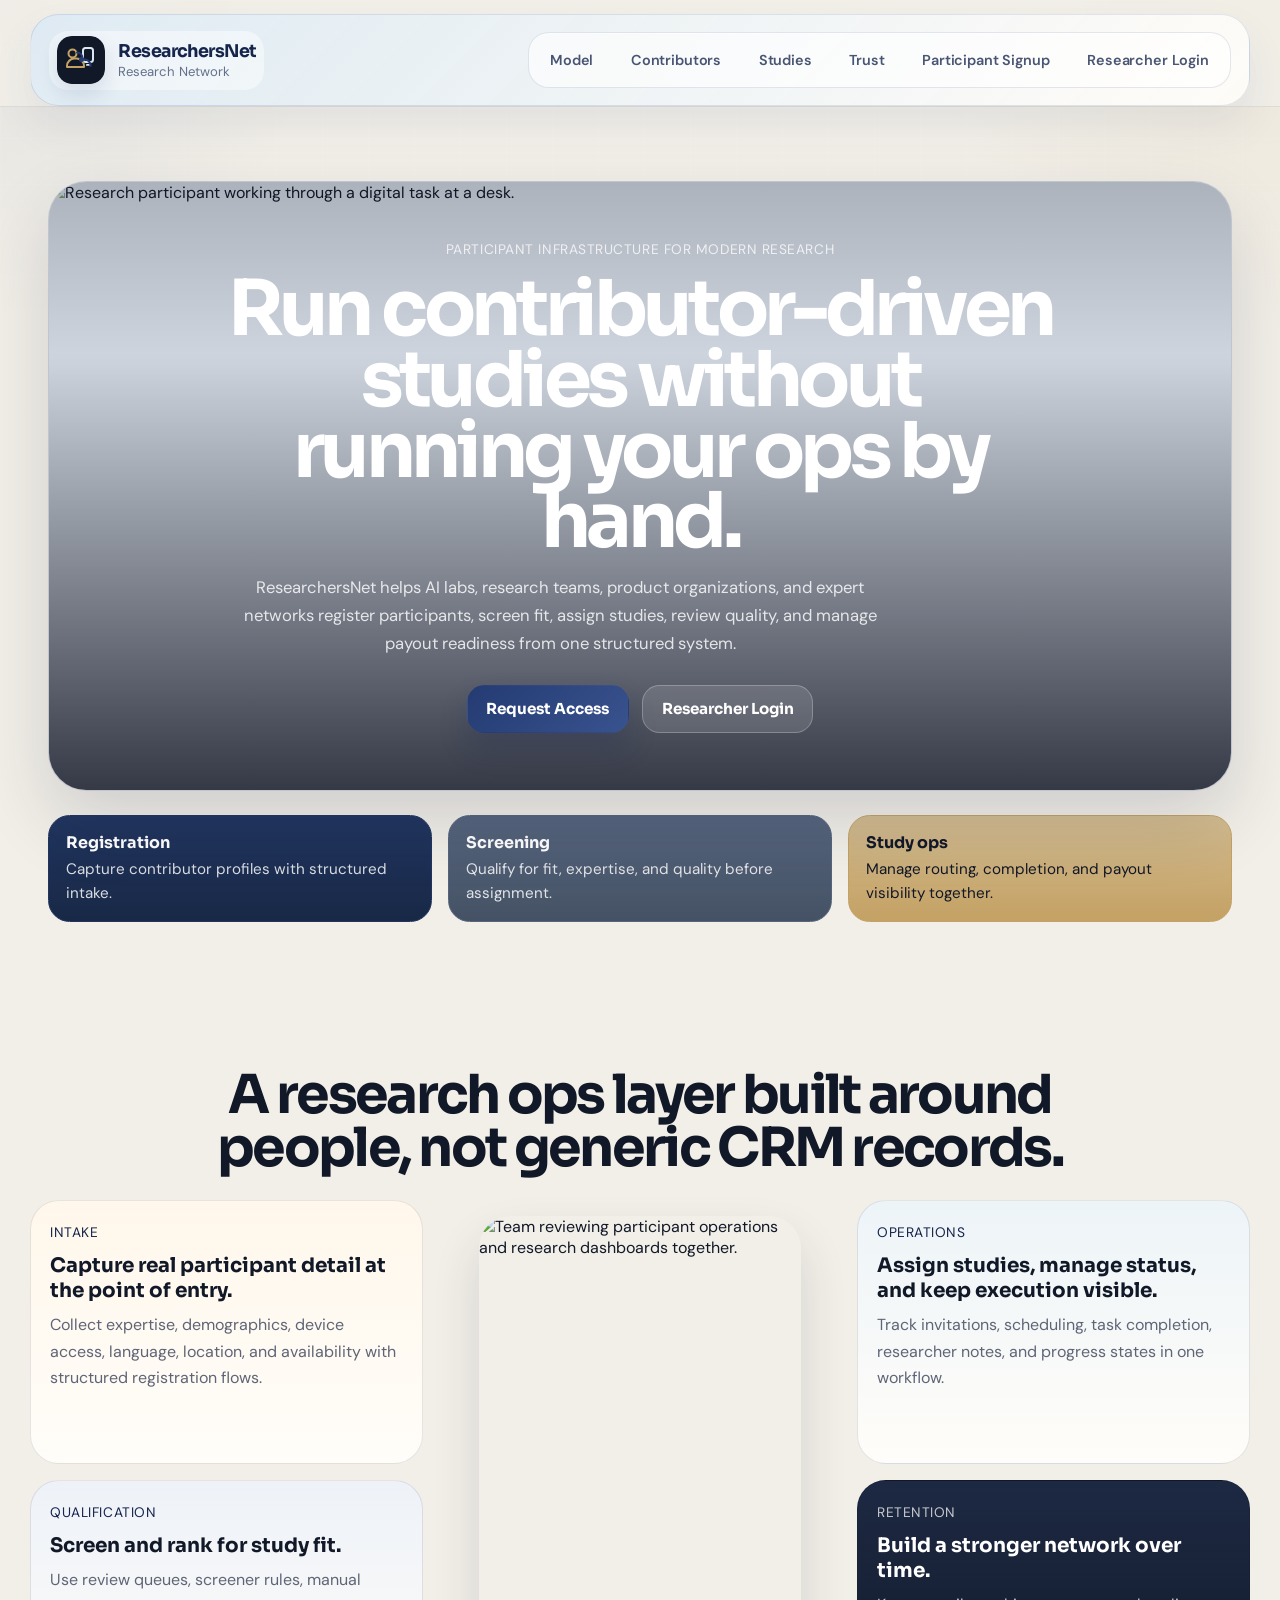
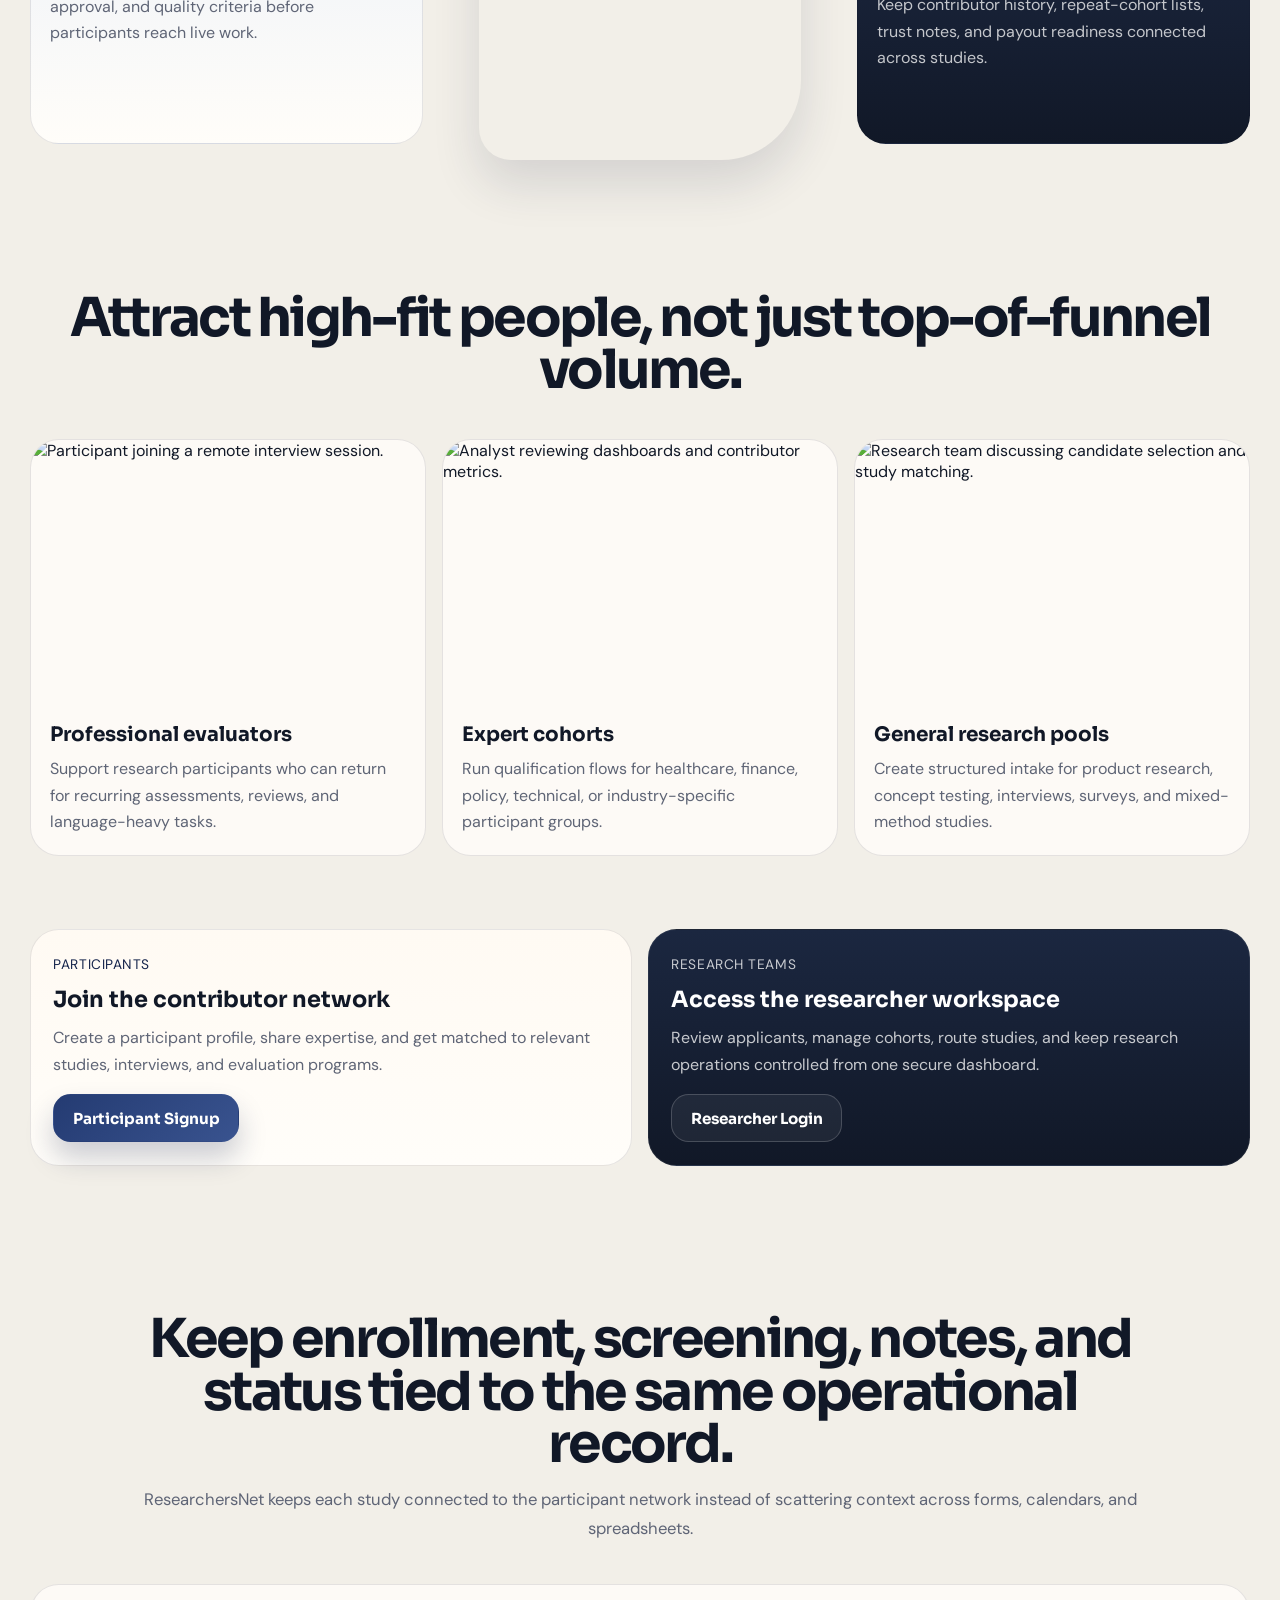
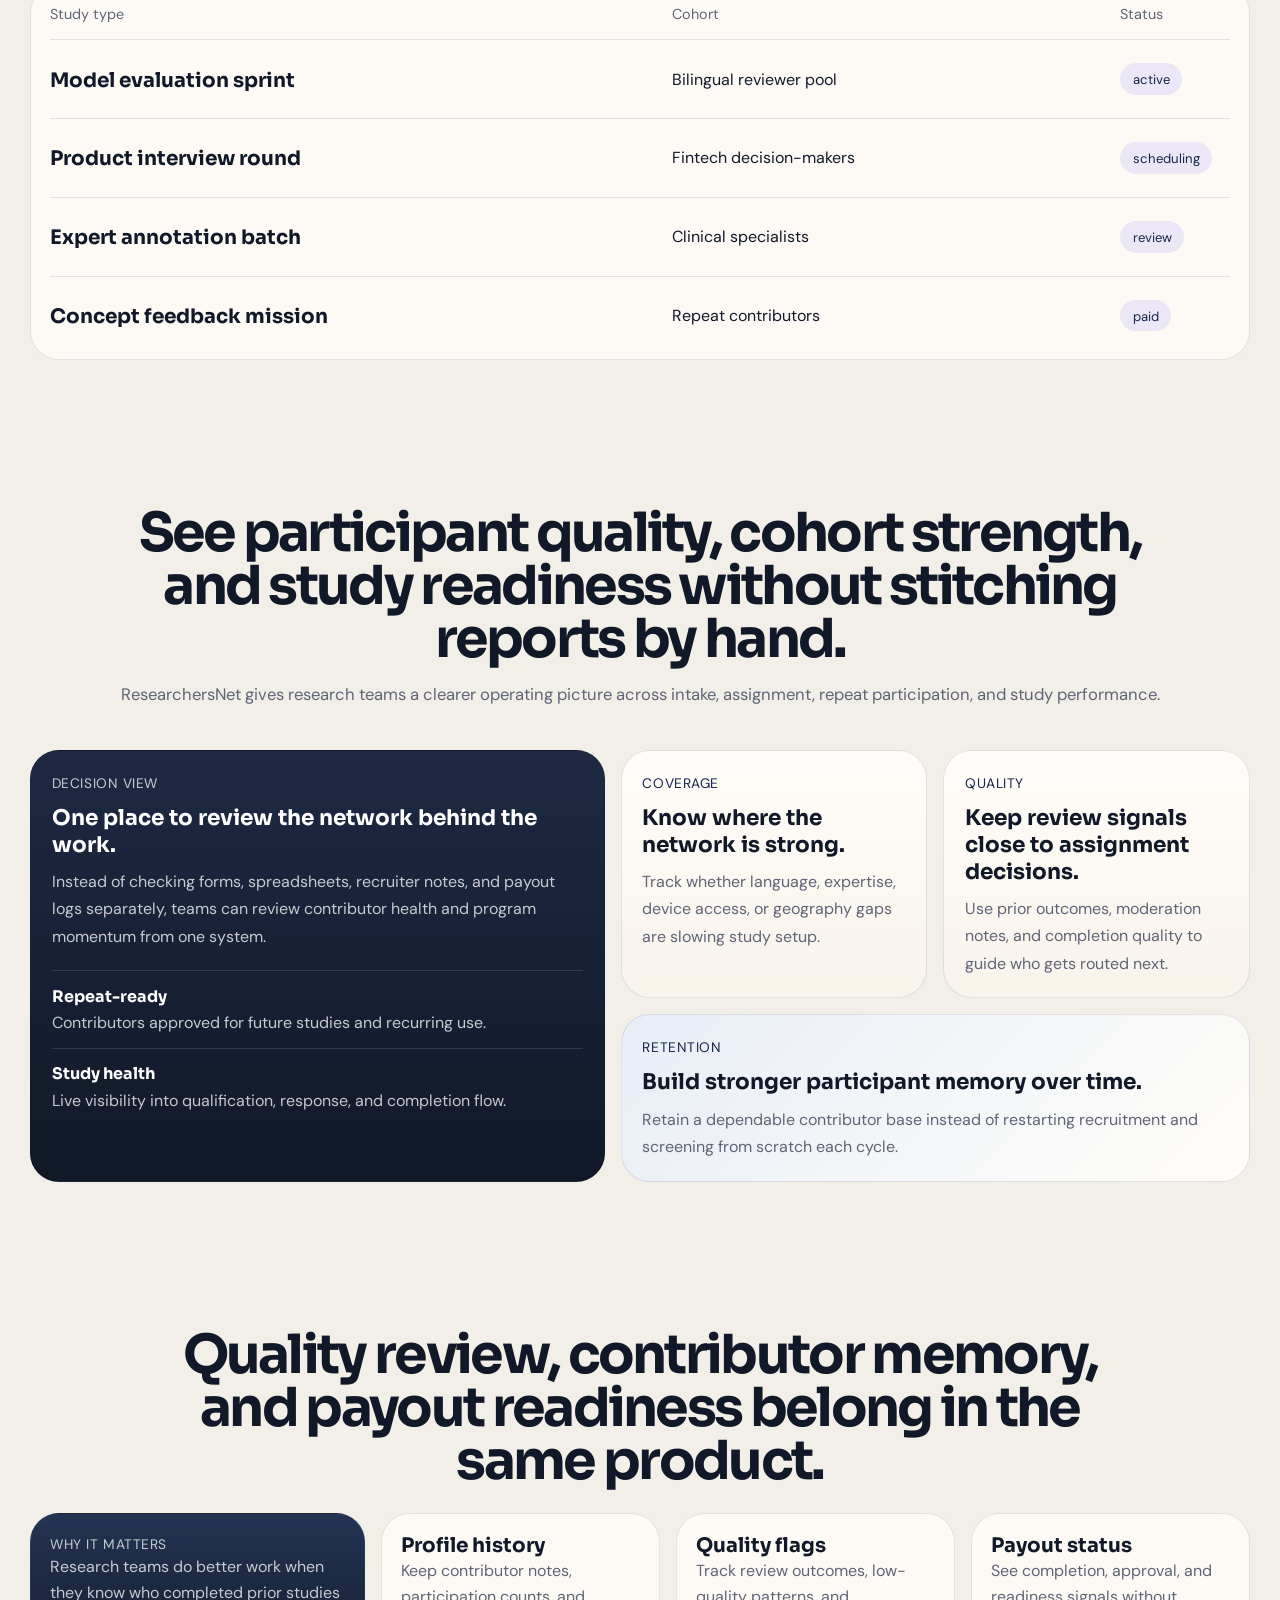
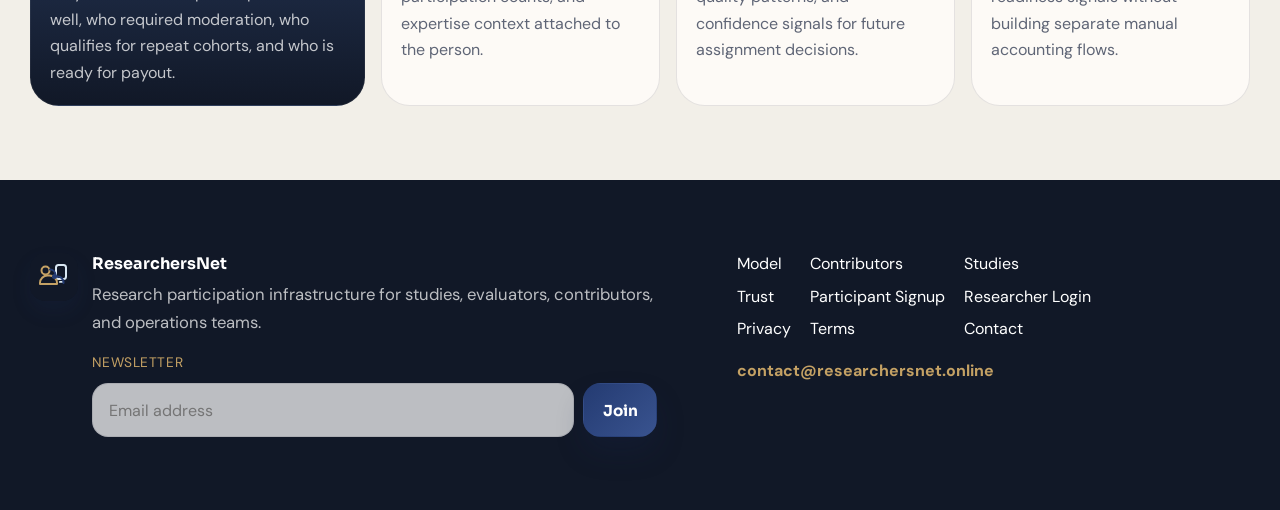
==== index.html @ a01117c6 "Add files via upload" ====
<!DOCTYPE html>
<html lang="en">
<head>
  <meta charset="UTF-8">
  <meta name="viewport" content="width=device-width, initial-scale=1.0">
  <meta name="description" content="ResearchersNet is a research participation platform for vetted contributors, study operations, AI evaluations, and expert feedback programs.">
  <title>ResearchersNet | Research Network</title>
  <link rel="preconnect" href="https://fonts.googleapis.com">
  <link rel="preconnect" href="https://fonts.gstatic.com" crossorigin>
  <link href="https://fonts.googleapis.com/css2?family=Sora:wght@500;600;700;800&family=DM+Sans:wght@400;500;700&display=swap" rel="stylesheet">
  <link rel="icon" href="logo-mark.svg" type="image/svg+xml">
  <link rel="stylesheet" href="style.css">
</head>
<body>
  <div class="site-chrome"></div>
  <header class="site-header">
    <div class="shell nav-shell">
      <a class="brand-link" href="./index.html" aria-label="ResearchersNet home">
        <img class="brand-mark" src="logo-mark.svg" alt="ResearchersNet logo">
        <div class="brand-copy">
          <span class="brand-name">ResearchersNet</span>
          <span class="brand-subtitle">Research Network</span>
        </div>
      </a>
      <nav class="main-nav" aria-label="Primary navigation">
        <a href="./index.html#model">Model</a>
        <a href="./index.html#contributors">Contributors</a>
        <a href="./index.html#studies">Studies</a>
        <a href="./index.html#trust">Trust</a>
        <a href="./participant-signup.html">Participant Signup</a>
        <a href="./researcher-login.html">Researcher Login</a>
      </nav>
    </div>
  </header>

  <main>
    <section class="hero-grid">
      <div class="shell hero-shell">
        <div class="hero-surface">
          <img class="hero-background-image" src="https://images.pexels.com/photos/3184465/pexels-photo-3184465.jpeg?auto=compress&cs=tinysrgb&w=1600" alt="Research participant working through a digital task at a desk.">
          <div class="hero-surface-overlay">
            <div class="hero-copy">
              <span class="eyebrow">Participant infrastructure for modern research</span>
              <h1>Run contributor-driven studies without running your ops by hand.</h1>
              <p class="hero-intro">ResearchersNet helps AI labs, research teams, product organizations, and expert networks register participants, screen fit, assign studies, review quality, and manage payout readiness from one structured system.</p>
              <div class="hero-actions">
                <a class="button button-solid" href="./contact.html">Request Access</a>
                <a class="button button-outline" href="./researcher-login.html">Researcher Login</a>
              </div>
            </div>
          </div>
        </div>

        <div class="hero-proof">
          <div class="hero-proof-item hero-proof-navy">
            <strong>Registration</strong>
            <span>Capture contributor profiles with structured intake.</span>
          </div>
          <div class="hero-proof-item hero-proof-slate">
            <strong>Screening</strong>
            <span>Qualify for fit, expertise, and quality before assignment.</span>
          </div>
          <div class="hero-proof-item hero-proof-gold">
            <strong>Study ops</strong>
            <span>Manage routing, completion, and payout visibility together.</span>
          </div>
        </div>
      </div>
    </section>

    <section class="platform-stage" id="model">
      <div class="shell platform-shell">
        <div class="section-heading section-heading-tight">
          <h2>A research ops layer built around people, not generic CRM records.</h2>
        </div>
        <div class="platform-frame">
          <div class="platform-column">
            <article class="tile tile-cream">
              <span class="mini-label">Intake</span>
              <h3>Capture real participant detail at the point of entry.</h3>
              <p>Collect expertise, demographics, device access, language, location, and availability with structured registration flows.</p>
            </article>
            <article class="tile tile-lilac">
              <span class="mini-label">Qualification</span>
              <h3>Screen and rank for study fit.</h3>
              <p>Use review queues, screener rules, manual approval, and quality criteria before participants reach live work.</p>
            </article>
          </div>
          <div class="platform-center">
            <figure class="platform-photo">
              <img src="https://images.pexels.com/photos/3183153/pexels-photo-3183153.jpeg?auto=compress&cs=tinysrgb&w=1200" alt="Team reviewing participant operations and research dashboards together.">
            </figure>
          </div>
          <div class="platform-column">
            <article class="tile tile-sky">
              <span class="mini-label">Operations</span>
              <h3>Assign studies, manage status, and keep execution visible.</h3>
              <p>Track invitations, scheduling, task completion, researcher notes, and progress states in one workflow.</p>
            </article>
            <article class="tile tile-ink">
              <span class="mini-label">Retention</span>
              <h3>Build a stronger network over time.</h3>
              <p>Keep contributor history, repeat-cohort lists, trust notes, and payout readiness connected across studies.</p>
            </article>
          </div>
        </div>
      </div>
    </section>

    <section class="contributors-stage" id="contributors">
      <div class="shell contributors-shell">
        <div class="section-heading">
          <h2>Attract high-fit people, not just top-of-funnel volume.</h2>
        </div>
        <div class="contributors-grid">
          <article class="contributor-card">
            <img class="card-image" src="https://images.unsplash.com/photo-1516321318423-f06f85e504b3?auto=format&fit=crop&w=1200&q=80" alt="Participant joining a remote interview session.">
            <h3>Professional evaluators</h3>
            <p>Support research participants who can return for recurring assessments, reviews, and language-heavy tasks.</p>
          </article>
          <article class="contributor-card">
            <img class="card-image" src="https://images.unsplash.com/photo-1552664730-d307ca884978?auto=format&fit=crop&w=1200&q=80" alt="Analyst reviewing dashboards and contributor metrics.">
            <h3>Expert cohorts</h3>
            <p>Run qualification flows for healthcare, finance, policy, technical, or industry-specific participant groups.</p>
          </article>
          <article class="contributor-card">
            <img class="card-image" src="https://images.unsplash.com/photo-1522202176988-66273c2fd55f?auto=format&fit=crop&w=1200&q=80" alt="Research team discussing candidate selection and study matching.">
            <h3>General research pools</h3>
            <p>Create structured intake for product research, concept testing, interviews, surveys, and mixed-method studies.</p>
          </article>
        </div>
      </div>
    </section>

    <section class="access-stage">
      <div class="shell access-shell">
        <article class="access-card access-card-participant">
          <span class="mini-label">Participants</span>
          <h3>Join the contributor network</h3>
          <p>Create a participant profile, share expertise, and get matched to relevant studies, interviews, and evaluation programs.</p>
          <a class="button button-solid" href="./participant-signup.html">Participant Signup</a>
        </article>
        <article class="access-card access-card-researcher">
          <span class="mini-label">Research teams</span>
          <h3>Access the researcher workspace</h3>
          <p>Review applicants, manage cohorts, route studies, and keep research operations controlled from one secure dashboard.</p>
          <a class="button button-outline-dark" href="./researcher-login.html">Researcher Login</a>
        </article>
      </div>
    </section>

    <section class="studies-stage" id="studies">
      <div class="shell studies-shell">
        <div class="section-heading section-heading-wide">
          <h2>Keep enrollment, screening, notes, and status tied to the same operational record.</h2>
          <p class="section-copy">ResearchersNet keeps each study connected to the participant network instead of scattering context across forms, calendars, and spreadsheets.</p>
        </div>
        <div class="study-board">
          <div class="study-row study-row-head">
            <span>Study type</span>
            <span>Cohort</span>
            <span>Status</span>
          </div>
          <div class="study-row">
            <strong>Model evaluation sprint</strong>
            <span>Bilingual reviewer pool</span>
            <em>active</em>
          </div>
          <div class="study-row">
            <strong>Product interview round</strong>
            <span>Fintech decision-makers</span>
            <em>scheduling</em>
          </div>
          <div class="study-row">
            <strong>Expert annotation batch</strong>
            <span>Clinical specialists</span>
            <em>review</em>
          </div>
          <div class="study-row">
            <strong>Concept feedback mission</strong>
            <span>Repeat contributors</span>
            <em>paid</em>
          </div>
        </div>
      </div>
    </section>

    <section class="insight-stage" id="insights">
      <div class="shell insight-shell">
        <div class="section-heading section-heading-wide">
          <h2>See participant quality, cohort strength, and study readiness without stitching reports by hand.</h2>
          <p class="section-copy">ResearchersNet gives research teams a clearer operating picture across intake, assignment, repeat participation, and study performance.</p>
        </div>
        <div class="insight-layout">
          <article class="insight-summary">
            <span class="mini-label">Decision view</span>
            <h3>One place to review the network behind the work.</h3>
            <p>Instead of checking forms, spreadsheets, recruiter notes, and payout logs separately, teams can review contributor health and program momentum from one system.</p>
            <div class="insight-metrics">
              <div>
                <strong>Repeat-ready</strong>
                <span>Contributors approved for future studies and recurring use.</span>
              </div>
              <div>
                <strong>Study health</strong>
                <span>Live visibility into qualification, response, and completion flow.</span>
              </div>
            </div>
          </article>
          <div class="insight-cards">
            <article class="insight-card">
              <span class="mini-label">Coverage</span>
              <h3>Know where the network is strong.</h3>
              <p>Track whether language, expertise, device access, or geography gaps are slowing study setup.</p>
            </article>
            <article class="insight-card">
              <span class="mini-label">Quality</span>
              <h3>Keep review signals close to assignment decisions.</h3>
              <p>Use prior outcomes, moderation notes, and completion quality to guide who gets routed next.</p>
            </article>
            <article class="insight-card insight-card-highlight">
              <span class="mini-label">Retention</span>
              <h3>Build stronger participant memory over time.</h3>
              <p>Retain a dependable contributor base instead of restarting recruitment and screening from scratch each cycle.</p>
            </article>
          </div>
        </div>
      </div>
    </section>

    <section class="trust-stage" id="trust">
      <div class="shell trust-shell">
        <div class="section-heading section-heading-tight">
          <h2>Quality review, contributor memory, and payout readiness belong in the same product.</h2>
        </div>
        <div class="trust-layout">
          <article class="trust-card trust-card-dark">
            <span class="mini-label">Why it matters</span>
            <p>Research teams do better work when they know who completed prior studies well, who required moderation, who qualifies for repeat cohorts, and who is ready for payout.</p>
          </article>
          <article class="trust-card">
            <strong>Profile history</strong>
            <p>Keep contributor notes, participation counts, and expertise context attached to the person.</p>
          </article>
          <article class="trust-card">
            <strong>Quality flags</strong>
            <p>Track review outcomes, low-quality patterns, and confidence signals for future assignment decisions.</p>
          </article>
          <article class="trust-card">
            <strong>Payout status</strong>
            <p>See completion, approval, and readiness signals without building separate manual accounting flows.</p>
          </article>
        </div>
      </div>
    </section>

    
  </main>

  <footer class="site-footer">
    <div class="shell footer-shell">
      <div class="footer-brand">
        <img class="brand-mark" src="logo-mark.svg" alt="ResearchersNet logo">
        <div>
          <div class="footer-brand-text">
            <strong>ResearchersNet</strong>
            <p>Research participation infrastructure for studies, evaluators, contributors, and operations teams.</p>
          </div>
          <form class="footer-newsletter" action="#" method="post">
            <label for="footer-newsletter-email">Newsletter</label>
            <div class="footer-newsletter-row">
              <input id="footer-newsletter-email" type="email" name="footer-newsletter-email" placeholder="Email address" required>
              <button class="button button-solid" type="submit">Join</button>
            </div>
          </form>
        </div>
      </div>
      <div class="footer-links">
        <a href="./index.html#model">Model</a>
        <a href="./index.html#contributors">Contributors</a>
        <a href="./index.html#studies">Studies</a>
        <a href="./index.html#trust">Trust</a>
        <a href="./participant-signup.html">Participant Signup</a>
        <a href="./researcher-login.html">Researcher Login</a>
        <a href="./privacy.html">Privacy</a>
        <a href="./terms.html">Terms</a>
        <a href="./contact.html">Contact</a>
        <div class="footer-contact-meta">
          <a href="mailto:contact@ResearchersNet.net">contact@researchersnet.online</a>
        </div>
      </div>
    </div>
  </footer>

  <script src="script.js"></script>
</body>
</html>
---- style.css ----
:root {
  --bg: #f2efe8;
  --surface: #fffcf7;
  --surface-2: #ebe3d7;
  --ink: #111827;
  --muted: #5f6576;
  --line: rgba(15, 18, 32, 0.1);
  --violet: #243b72;
  --violet-deep: #16254c;
  --pink: #92724d;
  --cyan: #d9e7f2;
  --gold: #c4a164;
  --night: #111827;
  --night-2: #1b2740;
  --white: #ffffff;
}

*,
*::before,
*::after {
  box-sizing: border-box;
}

html {
  scroll-behavior: smooth;
}

body {
  margin: 0;
  font-family: "DM Sans", sans-serif;
  color: var(--ink);
  background:
    radial-gradient(circle at top left, rgba(36, 59, 114, 0.07), transparent 20rem),
    radial-gradient(circle at top right, rgba(196, 161, 100, 0.1), transparent 22rem),
    var(--bg);
}

img {
  display: block;
  max-width: 100%;
}

a {
  color: inherit;
}

button,
input,
textarea {
  font: inherit;
}

h1,
h2,
h3,
strong,
.brand-name,
.button {
  font-family: "Sora", sans-serif;
  font-weight: 700;
}

h1,
h2,
h3,
p {
  margin: 0;
}

.shell {
  width: min(1220px, calc(100% - 2rem));
  margin: 0 auto;
}

.site-chrome {
  position: fixed;
  inset: 0;
  pointer-events: none;
  background:
    linear-gradient(rgba(255, 255, 255, 0.26) 1px, transparent 1px),
    linear-gradient(90deg, rgba(255, 255, 255, 0.26) 1px, transparent 1px);
  background-size: 46px 46px;
  mask-image: linear-gradient(180deg, rgba(0, 0, 0, 0.4), transparent 82%);
  z-index: 0;
}

.site-header,
main,
.site-footer {
  position: relative;
  z-index: 1;
}

.site-header {
  position: sticky;
  top: 0;
  z-index: 30;
  padding-top: 0.9rem;
  background: rgba(242, 239, 232, 0.86);
  backdrop-filter: blur(18px);
  border-bottom: 1px solid rgba(15, 18, 32, 0.08);
}

.nav-shell {
  display: flex;
  align-items: center;
  justify-content: space-between;
  gap: 1.1rem;
  min-height: 5.6rem;
  padding: 0.95rem 1.15rem;
  border: 1px solid rgba(36, 59, 114, 0.12);
  border-radius: 1.8rem;
  background:
    linear-gradient(135deg, rgba(217, 231, 242, 0.85), rgba(255, 252, 247, 0.92)),
    rgba(255, 255, 255, 0.88);
  box-shadow: 0 20px 40px rgba(36, 59, 114, 0.08);
}

.brand-link,
.brand-copy {
  display: flex;
  align-items: center;
}

.brand-link {
  gap: 0.85rem;
  text-decoration: none;
  padding: 0.35rem 0.45rem;
  border-radius: 1.2rem;
  background: rgba(255, 255, 255, 0.42);
}

.brand-mark {
  width: 3rem;
  height: 3rem;
  border-radius: 0.95rem;
  box-shadow: 0 10px 20px rgba(36, 59, 114, 0.12);
}

.brand-copy {
  flex-direction: column;
  align-items: flex-start;
  gap: 0.1rem;
}

.brand-name {
  font-size: 1.1rem;
  color: var(--violet-deep);
  letter-spacing: -0.03em;
}

.brand-subtitle {
  color: rgba(22, 37, 76, 0.64);
  font-size: 0.82rem;
}

.main-nav {
  display: flex;
  align-items: center;
  gap: 0.45rem;
  padding: 0.35rem;
  border: 1px solid rgba(36, 59, 114, 0.12);
  border-radius: 1.3rem;
  background: rgba(255, 255, 255, 0.62);
  box-shadow: inset 0 1px 0 rgba(255, 255, 255, 0.45);
}

.main-nav a,
.footer-links a {
  text-decoration: none;
}

.main-nav a {
  padding: 0.78rem 0.95rem;
  border-radius: 0.95rem;
  color: rgba(22, 37, 76, 0.78);
  font-size: 0.9rem;
  font-weight: 600;
  letter-spacing: -0.01em;
  transition: background-color 160ms ease, color 160ms ease, transform 160ms ease, box-shadow 160ms ease;
}

.main-nav a:hover,
.main-nav a:focus-visible {
  color: var(--violet-deep);
  background: rgba(217, 231, 242, 0.92);
  box-shadow: inset 0 0 0 1px rgba(36, 59, 114, 0.08);
  transform: translateY(-1px);
}

.button {
  display: inline-flex;
  align-items: center;
  justify-content: center;
  min-height: 3rem;
  padding: 0 1.15rem;
  border-radius: 1.1rem;
  border: 1px solid transparent;
  text-decoration: none;
  font-size: 0.95rem;
}

.button-solid {
  color: var(--white);
  background: linear-gradient(135deg, var(--violet), #39538f);
  box-shadow: 0 16px 28px rgba(22, 37, 76, 0.22);
}

.site-header .button-solid {
  min-height: 3.1rem;
  padding: 0 1.35rem;
  border-radius: 1rem;
  background: linear-gradient(135deg, #243b72, #39538f);
  box-shadow: 0 14px 28px rgba(36, 59, 114, 0.2);
}

.button-outline {
  color: var(--ink);
  background: rgba(255, 255, 255, 0.7);
  border-color: var(--line);
}

.button-outline-dark {
  color: var(--white);
  background: rgba(255, 255, 255, 0.06);
  border-color: rgba(255, 255, 255, 0.18);
}

.eyebrow,
.mini-label,
.footer-newsletter label,
.newsletter-panel span,
.contact-form-panel span {
  display: inline-block;
  font-size: 0.86rem;
  letter-spacing: 0.04em;
  text-transform: uppercase;
}

.eyebrow,
.mini-label {
  color: var(--violet-deep);
}

.hero-grid,
.platform-stage,
.contributors-stage,
.studies-stage,
.insight-stage,
.trust-stage,
.subscribe-stage,
.close-stage,
.page-hero,
.contact-stage,
.legal-stage,
.site-footer {
  padding: 4.6rem 0;
}

.hero-shell {
  display: grid;
  gap: 1.5rem;
  align-items: start;
  max-width: 74rem;
}

.hero-surface {
  position: relative;
  overflow: hidden;
  min-height: 38rem;
  border: 1px solid rgba(15, 18, 32, 0.08);
  border-radius: 2.4rem;
  background: #cfd6df;
  box-shadow: 0 30px 70px rgba(32, 39, 69, 0.16);
}

.hero-background-image {
  width: 100%;
  height: 100%;
  min-height: 38rem;
  object-fit: cover;
}

.hero-surface-overlay {
  position: absolute;
  inset: 0;
  display: grid;
  place-items: center;
  padding: 2rem;
  background:
    linear-gradient(180deg, rgba(15, 18, 32, 0.18), transparent 30%),
    linear-gradient(180deg, transparent 28%, rgba(15, 18, 32, 0.8));
}

.hero-copy {
  padding-top: 0;
  max-width: 52rem;
  margin: 0 auto;
  text-align: center;
  color: var(--white);
}

.hero-copy .eyebrow,
.section-heading .eyebrow {
  margin-bottom: 1rem;
}

.hero-copy h1,
.page-hero h1 {
  font-size: clamp(3rem, 6vw, 5.4rem);
  line-height: 0.92;
  letter-spacing: -0.06em;
  margin-bottom: 1rem;
}

.hero-intro,
.section-copy,
.close-actions p,
.footer-brand p {
  color: var(--muted);
  line-height: 1.7;
  font-size: 1.04rem;
}

.hero-copy .eyebrow,
.hero-copy .hero-intro,
.hero-copy h1 {
  color: var(--white);
}

.hero-copy .eyebrow {
  color: rgba(255, 255, 255, 0.76);
}

.hero-copy .hero-intro {
  max-width: 42rem;
  color: rgba(255, 255, 255, 0.82);
}

.hero-actions {
  display: flex;
  justify-content: center;
  gap: 0.85rem;
  margin-top: 1.7rem;
}

.hero-copy .button-outline {
  color: var(--white);
  background: rgba(255, 255, 255, 0.12);
  border-color: rgba(255, 255, 255, 0.24);
}

.tile,
.contributor-card,
.study-board,
.trust-card,
.newsletter-panel,
.contact-brief,
.contact-form-panel,
.legal-card-panel {
  border-radius: 1.8rem;
}

.tile,
.contributor-card,
.study-board,
.trust-card,
.newsletter-panel,
.contact-brief,
.contact-form-panel,
.legal-card-panel {
  border: 1px solid var(--line);
  background: rgba(255, 253, 249, 0.8);
}

.platform-photo img,
.contact-hero-image {
  width: 100%;
  height: 100%;
  object-fit: cover;
}

.card-image {
  width: 100%;
  height: auto;
  object-fit: cover;
}

.hero-proof {
  display: grid;
  grid-template-columns: repeat(3, minmax(0, 1fr));
  gap: 1rem;
}

.hero-proof-item {
  padding: 1rem 1.05rem;
  border: 1px solid var(--line);
  border-radius: 1.35rem;
  background: rgba(255, 255, 255, 0.56);
}

.hero-proof-item strong {
  display: block;
  margin-bottom: 0.35rem;
  font-size: 1rem;
}

.hero-proof-item span {
  color: var(--muted);
  line-height: 1.55;
  font-size: 0.95rem;
}

.hero-proof-navy {
  background: linear-gradient(180deg, #21355f, #182846);
  border-color: #21355f;
}

.hero-proof-slate {
  background: linear-gradient(180deg, #56657d, #455265);
  border-color: #56657d;
}

.hero-proof-gold {
  background: linear-gradient(180deg, #d3bc90, #c4a164);
  border-color: #c4a164;
}

.hero-proof-navy strong,
.hero-proof-slate strong,
.hero-proof-gold strong {
  color: var(--white);
}

.hero-proof-navy span,
.hero-proof-slate span {
  color: rgba(255, 255, 255, 0.84);
}

.hero-proof-gold strong,
.hero-proof-gold span {
  color: var(--ink);
}

.section-heading {
  display: grid;
  gap: 0.9rem;
  margin-bottom: 1.6rem;
  justify-items: center;
  text-align: center;
}

.section-heading h2 {
  font-size: clamp(2.25rem, 4.2vw, 3.5rem);
  line-height: 0.98;
  letter-spacing: -0.05em;
}

.section-heading-tight {
  max-width: 58rem;
  margin-left: auto;
  margin-right: auto;
}

.section-heading-wide {
  max-width: 66rem;
  margin-left: auto;
  margin-right: auto;
}

.platform-frame {
  display: grid;
  grid-template-columns: minmax(0, 0.9fr) minmax(300px, 0.92fr) minmax(0, 0.9fr);
  gap: 1rem;
  align-items: stretch;
}

.platform-column {
  display: grid;
  gap: 1rem;
}

.tile {
  padding: 1.2rem;
  min-height: 15rem;
}

.tile h3,
.contributor-card h3,
.trust-card strong,
.study-row strong,
.contact-brief h2,
.legal-card-panel h2 {
  margin: 0.7rem 0 0.6rem;
  font-size: 1.25rem;
}

.tile p,
.contributor-card p,
.trust-card p,
.contact-list,
.contact-note a,
.legal-card-panel p {
  color: var(--muted);
  line-height: 1.65;
}

.tile-cream {
  background: linear-gradient(180deg, #fff7eb, #fffdf9);
}

.tile-lilac {
  background: linear-gradient(180deg, #eef2f8, #fffdf9);
}

.tile-sky {
  background: linear-gradient(180deg, #edf4f8, #fffdf9);
}

.tile-ink {
  background: linear-gradient(180deg, #1d2943, #111827);
  color: var(--white);
}

.tile-ink .mini-label,
.tile-ink p {
  color: rgba(255, 255, 255, 0.75);
}

.platform-center {
  min-height: 100%;
}

.platform-photo {
  height: 100%;
  min-height: 32rem;
  overflow: hidden;
  border-radius: 2rem 2rem 5rem 2rem;
  box-shadow: 0 24px 48px rgba(32, 39, 69, 0.14);
}

.contributors-shell {
  display: grid;
  gap: 1rem;
}

.contributors-grid {
  display: grid;
  grid-template-columns: repeat(3, minmax(0, 1fr));
  gap: 1rem;
}

.contributor-card {
  overflow: hidden;
  padding: 0 0 1.2rem;
}

.card-image {
  aspect-ratio: 16 / 11;
}

.contributor-card h3,
.contributor-card p {
  padding: 0 1.2rem;
}

.studies-shell {
  display: grid;
  gap: 1rem;
}

.study-board {
  overflow: hidden;
  padding: 0.3rem 1.2rem;
}

.study-row {
  display: grid;
  grid-template-columns: minmax(0, 1.4fr) minmax(180px, 1fr) 110px;
  gap: 0.8rem;
  align-items: center;
  padding: 1rem 0;
  border-bottom: 1px solid var(--line);
}

.study-row:last-child {
  border-bottom: 0;
}

.study-row-head {
  color: var(--muted);
  font-size: 0.9rem;
}

.study-row em {
  justify-self: start;
  padding: 0.5rem 0.8rem 0.42rem;
  border-radius: 999px;
  background: rgba(113, 88, 255, 0.12);
  color: var(--violet-deep);
  font-style: normal;
  font-size: 0.82rem;
}

.trust-layout {
  display: grid;
  grid-template-columns: 1.2fr repeat(3, 1fr);
  gap: 1rem;
}

.insight-shell {
  display: grid;
  gap: 1rem;
}

.insight-layout {
  display: grid;
  grid-template-columns: minmax(0, 1.05fr) minmax(0, 1.15fr);
  gap: 1rem;
  align-items: stretch;
}

.insight-summary,
.insight-card {
  padding: 1.3rem;
  border: 1px solid var(--line);
  border-radius: 1.8rem;
}

.insight-summary {
  background: linear-gradient(180deg, #1d2943, #111827);
  color: var(--white);
}

.insight-summary .mini-label,
.insight-summary p,
.insight-summary .insight-metrics span {
  color: rgba(255, 255, 255, 0.76);
}

.insight-summary h3,
.insight-card h3 {
  margin: 0.7rem 0 0.65rem;
  font-size: 1.35rem;
}

.insight-summary p,
.insight-card p {
  line-height: 1.7;
}

.insight-metrics {
  display: grid;
  gap: 0.9rem;
  margin-top: 1.3rem;
}

.insight-metrics div {
  display: grid;
  gap: 0.35rem;
  padding-top: 0.9rem;
  border-top: 1px solid rgba(255, 255, 255, 0.12);
}

.insight-metrics strong {
  font-size: 1rem;
}

.insight-cards {
  display: grid;
  grid-template-columns: repeat(2, minmax(0, 1fr));
  gap: 1rem;
}

.insight-card {
  background: linear-gradient(180deg, #fffdf9, #f8f3eb);
}

.insight-card-highlight {
  grid-column: 1 / -1;
  background: linear-gradient(135deg, #e8eef7, #fffdf9);
}

.insight-card p {
  color: var(--muted);
}

.trust-card {
  padding: 1.2rem;
}

.trust-card-dark {
  background: linear-gradient(180deg, #233352, #111827);
  color: var(--white);
  border-color: rgba(255, 255, 255, 0.06);
}

.access-stage {
  padding: 0 0 4.6rem;
}

.access-shell {
  display: grid;
  grid-template-columns: repeat(2, minmax(0, 1fr));
  gap: 1rem;
}

.access-card {
  padding: 1.4rem;
  border: 1px solid var(--line);
  border-radius: 1.8rem;
}

.access-card h3 {
  margin: 0.7rem 0;
  font-size: 1.4rem;
}

.access-card p {
  margin-bottom: 1rem;
  color: var(--muted);
  line-height: 1.7;
}

.access-card-participant {
  background: linear-gradient(180deg, #fffaf3, #fffdf9);
}

.access-card-researcher {
  background: linear-gradient(180deg, #1b2740, #111827);
  border-color: rgba(255, 255, 255, 0.06);
  color: var(--white);
}

.access-card-researcher .mini-label,
.access-card-researcher p {
  color: rgba(255, 255, 255, 0.76);
}

.trust-card-dark .mini-label,
.trust-card-dark p {
  color: rgba(255, 255, 255, 0.75);
}

.subscribe-shell {
  display: grid;
  grid-template-columns: minmax(0, 1fr) minmax(300px, 0.62fr);
  gap: 1rem;
  align-items: end;
}

.newsletter-panel,
.contact-form-panel,
.legal-card-panel,
.contact-brief {
  padding: 1.2rem;
}

.newsletter-panel,
.footer-newsletter {
  display: grid;
  gap: 0.75rem;
}

.newsletter-panel input,
.footer-newsletter input,
.contact-form-panel input,
.contact-form-panel textarea {
  width: 100%;
  min-height: 3rem;
  padding: 0.95rem 1rem;
  border-radius: 1rem;
  border: 1px solid var(--line);
  background: rgba(255, 255, 255, 0.72);
}

.close-shell {
  display: grid;
  grid-template-columns: minmax(0, 0.92fr) minmax(260px, 0.8fr);
  gap: 1rem;
  align-items: end;
}

.subscribe-stage .close-shell {
  grid-template-columns: 1fr;
  justify-items: center;
  align-items: center;
}

.close-shell h2 {
  font-size: clamp(2.1rem, 4vw, 3rem);
  line-height: 1.02;
  letter-spacing: -0.05em;
}

.close-actions {
  display: grid;
  gap: 1rem;
}

.affiliate-stage {
  display: grid;
  justify-items: center;
  gap: 1.25rem;
  width: min(100%, 58rem);
}

.affiliate-stage h2 {
  font-size: clamp(2.1rem, 4vw, 3rem);
  line-height: 1.02;
  letter-spacing: -0.05em;
  text-align: center;
}

.affiliate-panel {
  display: grid;
  grid-template-columns: repeat(2, minmax(260px, 1fr));
  gap: 1.2rem;
  align-items: stretch;
  width: 100%;
}

.affiliate-panel img {
  width: 100%;
  min-height: 10.5rem;
  max-height: 10.5rem;
  object-fit: contain;
  padding: 1.6rem 1.75rem;
  border-radius: 1.4rem;
  border: 1px solid var(--line);
  background: rgba(255, 255, 255, 0.82);
  box-shadow: 0 18px 36px rgba(17, 24, 39, 0.08);
}

.page-hero {
  padding-bottom: 2rem;
}

.page-hero-shell {
  display: grid;
}

.contact-shell {
  display: grid;
  grid-template-columns: minmax(0, 0.84fr) minmax(0, 1fr);
  gap: 1rem;
}

.contact-hero-image {
  aspect-ratio: 16 / 10;
  border-radius: 1.25rem;
  margin-bottom: 1rem;
}

.contact-list {
  margin: 1rem 0 0;
  padding-left: 1.2rem;
}

.contact-list li + li {
  margin-top: 0.45rem;
}

.contact-note {
  margin-top: 1.4rem;
  padding-top: 1rem;
  border-top: 1px solid var(--line);
}

.contact-note strong {
  display: block;
  margin-bottom: 0.45rem;
}

.contact-form-panel label {
  display: block;
  margin-bottom: 1rem;
}

.contact-form-panel textarea {
  resize: vertical;
}

.legal-shell {
  display: grid;
  grid-template-columns: repeat(2, minmax(0, 1fr));
  gap: 1rem;
}

.auth-stage {
  padding-top: 0;
}

.auth-shell {
  display: grid;
  grid-template-columns: minmax(0, 0.88fr) minmax(320px, 0.72fr);
  gap: 1rem;
  align-items: start;
}

.auth-panel,
.auth-aside {
  padding: 1.3rem;
  border: 1px solid var(--line);
  border-radius: 1.8rem;
  background: rgba(255, 253, 249, 0.84);
}

.auth-panel h2,
.auth-aside h2 {
  margin-bottom: 0.8rem;
  font-size: 1.5rem;
}

.auth-panel p,
.auth-aside p,
.auth-list li {
  color: var(--muted);
  line-height: 1.65;
}

.auth-form {
  display: grid;
  gap: 1rem;
  margin-top: 1rem;
}

.auth-form label {
  display: block;
}

.auth-form span {
  display: block;
  margin-bottom: 0.45rem;
  text-transform: none;
  letter-spacing: 0;
  font-size: 0.95rem;
  color: var(--ink);
}

.auth-form input,
.auth-form select,
.auth-form textarea {
  width: 100%;
  min-height: 3rem;
  padding: 0.95rem 1rem;
  border-radius: 1rem;
  border: 1px solid var(--line);
  background: rgba(255, 255, 255, 0.8);
}

.auth-form textarea {
  resize: vertical;
}

.auth-grid-two {
  display: grid;
  grid-template-columns: repeat(2, minmax(0, 1fr));
  gap: 1rem;
}

.auth-list {
  margin: 1rem 0 0;
  padding-left: 1.2rem;
}

.auth-list li + li {
  margin-top: 0.45rem;
}

.site-footer {
  background: var(--night);
  color: var(--white);
}

.footer-shell {
  display: grid;
  grid-template-columns: minmax(0, 1.1fr) minmax(0, 0.9fr);
  gap: 1.25rem 5rem;
  align-items: start;
}

.footer-brand {
  display: flex;
  gap: 0.85rem;
  align-items: flex-start;
  grid-column: 1 / 2;
}

.footer-brand > div {
  display: grid;
  gap: 0.8rem;
}

.footer-brand-text {
  display: grid;
  gap: 0.35rem;
}

.footer-brand p {
  color: rgba(255, 255, 255, 0.72);
}

.footer-links {
  display: grid;
  grid-template-columns: repeat(3, minmax(0, max-content));
  gap: 0.7rem 1.2rem;
  align-content: start;
  justify-self: start;
  justify-items: start;
  text-align: left;
}

.footer-contact-meta {
  grid-column: 1 / -1;
  display: grid;
  gap: 0.3rem;
  margin-top: 0.65rem;
  justify-items: start;
}

.footer-contact-meta a,
.footer-contact-meta p {
  color: var(--gold);
  text-decoration: none;
}

.footer-contact-meta a {
  justify-self: center;
  font-weight: 700;
}

.footer-newsletter label {
  color: var(--gold);
}

.footer-newsletter {
  min-width: 0;
  margin-top: 0.25rem;
}

.footer-newsletter-row {
  display: grid;
  grid-template-columns: minmax(0, 1fr) auto;
  gap: 0.6rem;
}

@media (max-width: 1120px) {
  .hero-shell,
  .platform-frame,
  .insight-layout,
  .trust-layout,
  .access-shell,
  .subscribe-shell,
  .close-shell,
  .contact-shell,
  .auth-shell,
  .legal-shell,
  .footer-shell {
    grid-template-columns: 1fr;
  }

  .platform-photo {
    min-height: 24rem;
  }
}

@media (max-width: 860px) {
  .nav-shell,
  .main-nav,
  .hero-actions,
  .contributors-grid,
  .auth-grid-two,
  .footer-newsletter-row {
    display: grid;
  }

  .site-header {
    padding-top: 0.6rem;
  }

  .nav-shell {
    padding: 1rem;
    gap: 0.9rem;
    justify-items: stretch;
  }

  .main-nav {
    gap: 0.5rem;
    padding: 0.55rem;
    justify-items: start;
  }

  .main-nav a,
  .site-header .button-solid {
    width: 100%;
    justify-content: flex-start;
  }

  .contributors-grid {
    grid-template-columns: 1fr;
  }

  .insight-cards {
    grid-template-columns: 1fr;
  }

  .insight-card-highlight {
    grid-column: auto;
  }

  .hero-proof {
    grid-template-columns: 1fr;
  }

  .study-row-head {
    display: none;
  }

  .study-row {
    grid-template-columns: 1fr;
    gap: 0.25rem;
  }

  .hero-copy {
    text-align: center;
    margin: 0 auto;
  }

  .hero-actions {
    justify-content: center;
  }

  .hero-surface,
  .hero-background-image {
    min-height: 26rem;
  }

  .footer-links {
    grid-template-columns: 1fr 1fr;
  }

  .affiliate-panel {
    grid-template-columns: 1fr;
  }
}
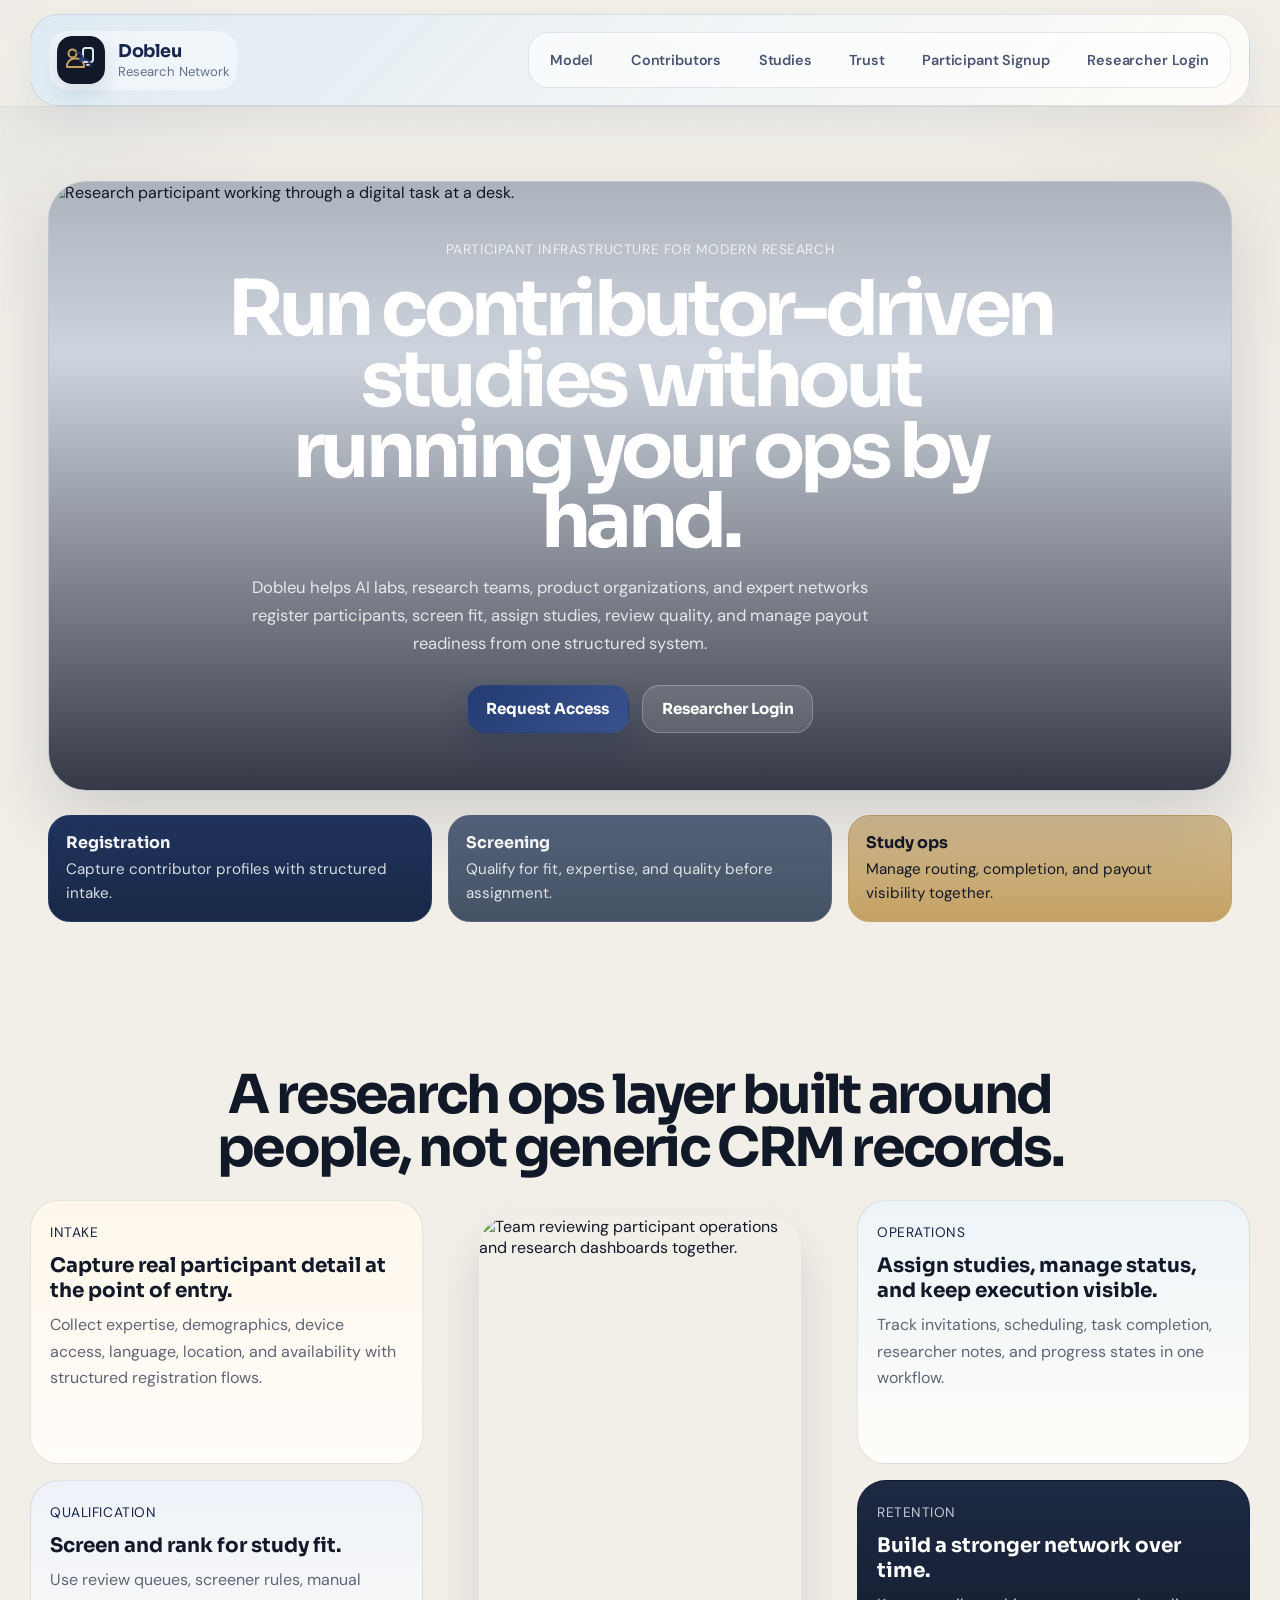
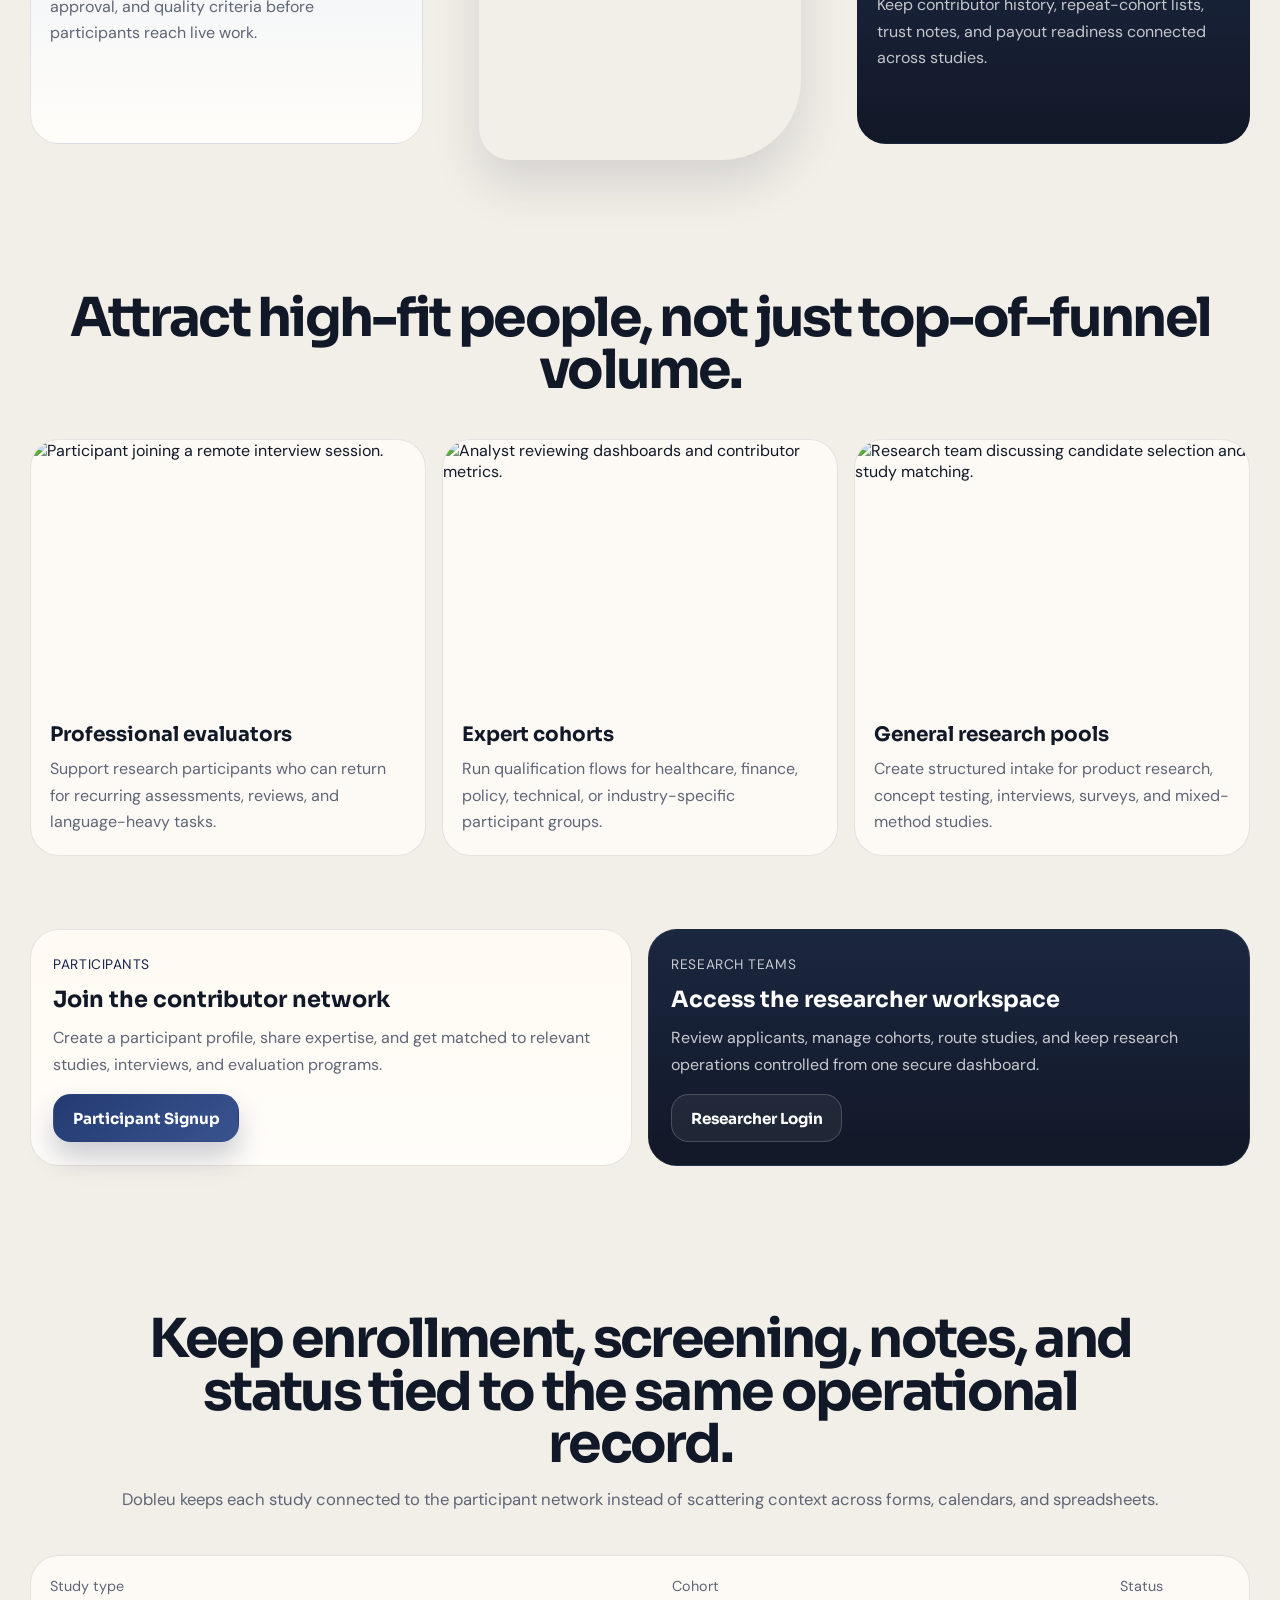
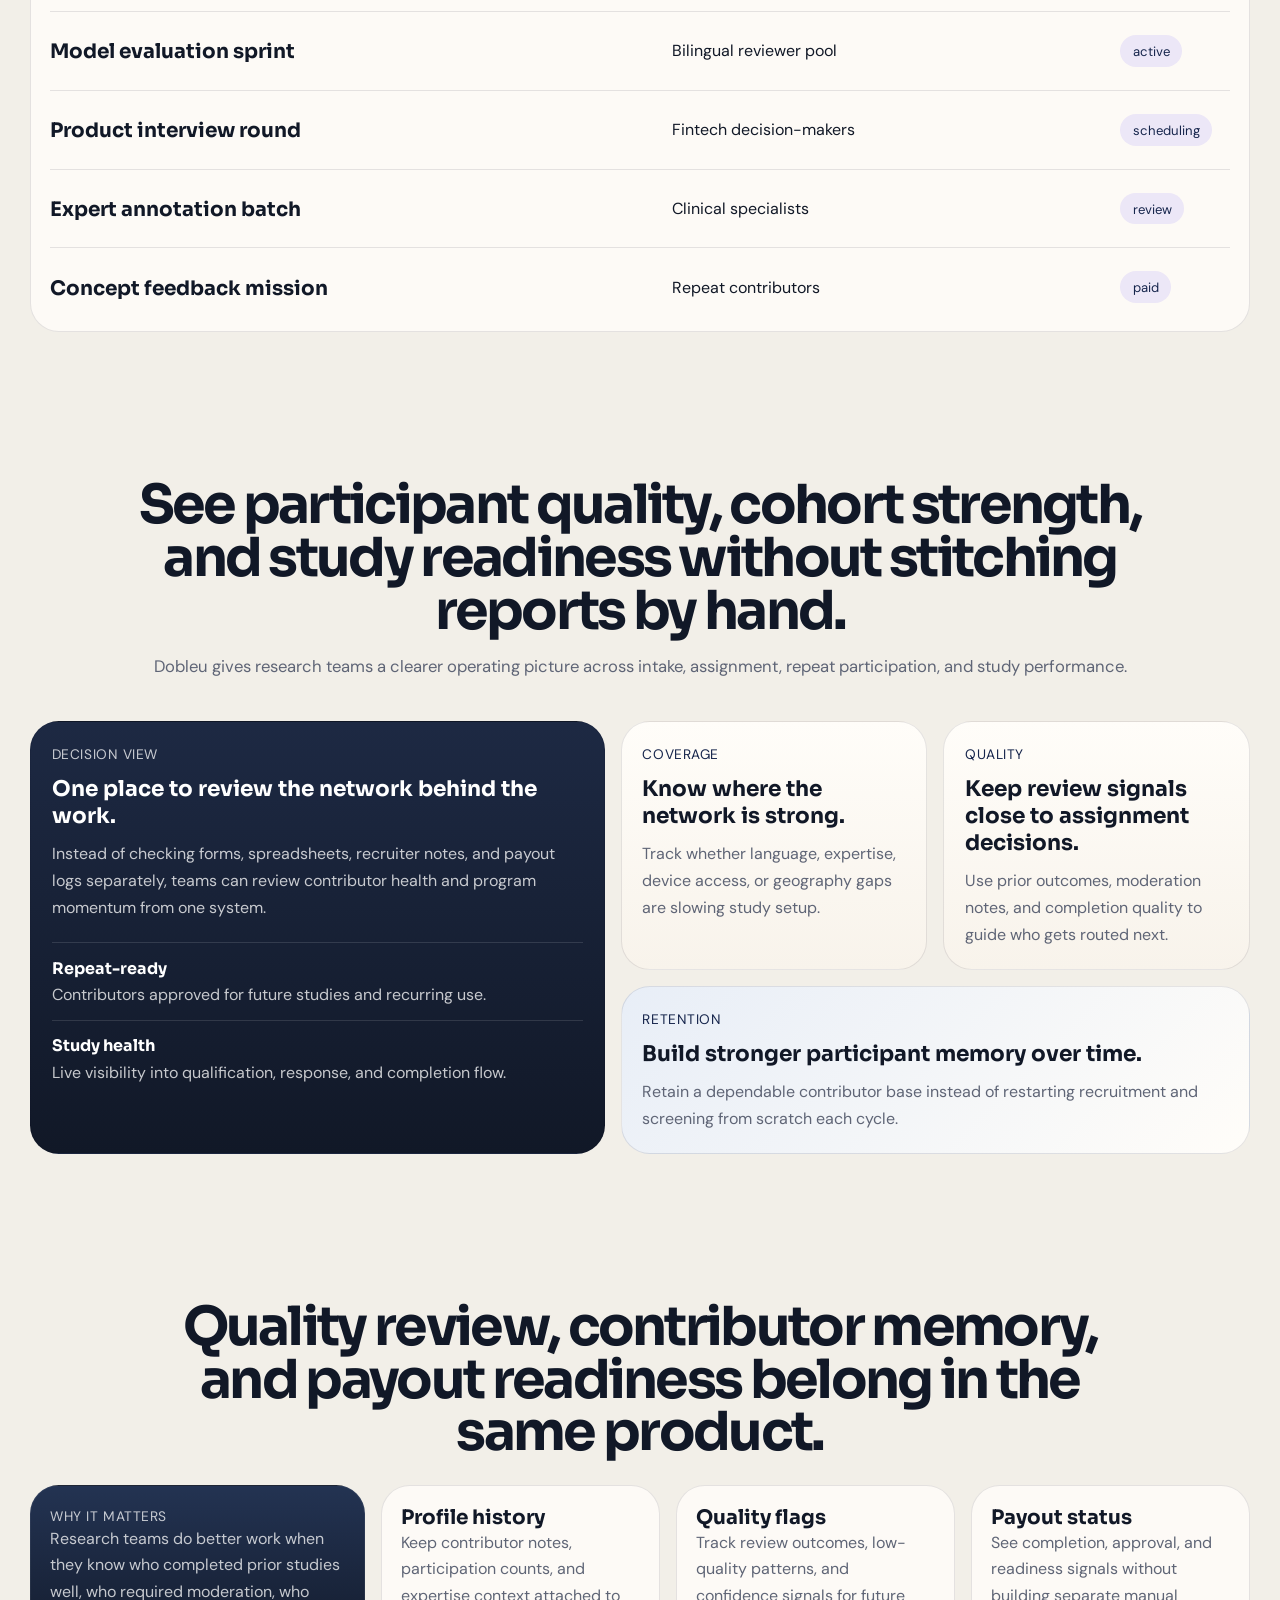
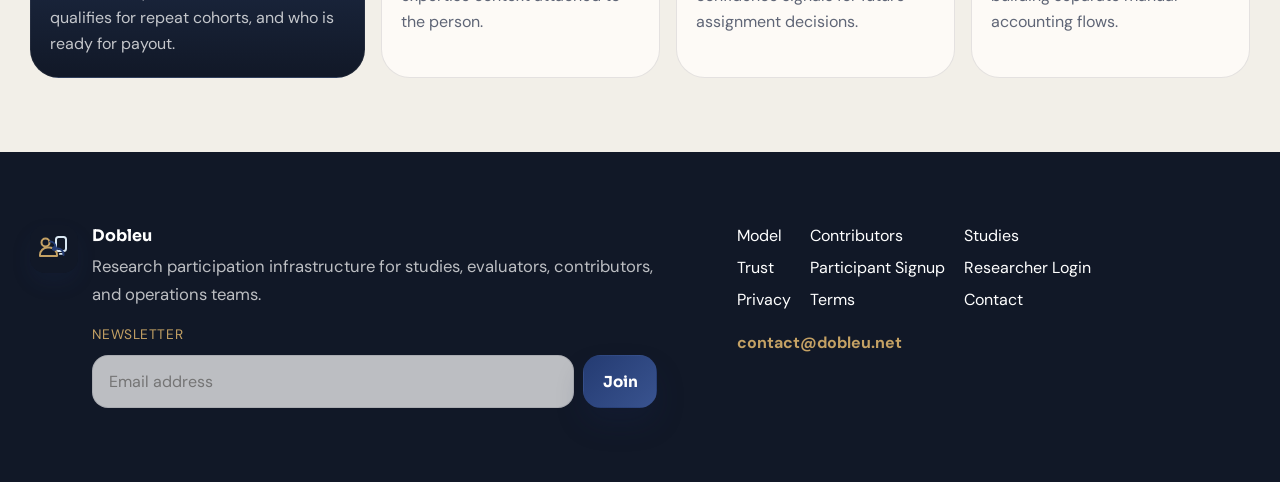
==== commit c4977deb: "Update branding from ResearchersNet to Dobleu" ====
--- a/index.html
+++ b/index.html
@@ -3,8 +3,8 @@
 <head>
   <meta charset="UTF-8">
   <meta name="viewport" content="width=device-width, initial-scale=1.0">
-  <meta name="description" content="ResearchersNet is a research participation platform for vetted contributors, study operations, AI evaluations, and expert feedback programs.">
-  <title>ResearchersNet | Research Network</title>
+  <meta name="description" content="Dobleu is a research participation platform for vetted contributors, study operations, AI evaluations, and expert feedback programs.">
+  <title>Dobleu | Research Network</title>
   <link rel="preconnect" href="https://fonts.googleapis.com">
   <link rel="preconnect" href="https://fonts.gstatic.com" crossorigin>
   <link href="https://fonts.googleapis.com/css2?family=Sora:wght@500;600;700;800&family=DM+Sans:wght@400;500;700&display=swap" rel="stylesheet">
@@ -15,10 +15,10 @@
   <div class="site-chrome"></div>
   <header class="site-header">
     <div class="shell nav-shell">
-      <a class="brand-link" href="./index.html" aria-label="ResearchersNet home">
-        <img class="brand-mark" src="logo-mark.svg" alt="ResearchersNet logo">
+      <a class="brand-link" href="./index.html" aria-label="Dobleu home">
+        <img class="brand-mark" src="logo-mark.svg" alt="Dobleu logo">
         <div class="brand-copy">
-          <span class="brand-name">ResearchersNet</span>
+          <span class="brand-name">Dobleu</span>
           <span class="brand-subtitle">Research Network</span>
         </div>
       </a>
@@ -42,7 +42,7 @@
             <div class="hero-copy">
               <span class="eyebrow">Participant infrastructure for modern research</span>
               <h1>Run contributor-driven studies without running your ops by hand.</h1>
-              <p class="hero-intro">ResearchersNet helps AI labs, research teams, product organizations, and expert networks register participants, screen fit, assign studies, review quality, and manage payout readiness from one structured system.</p>
+              <p class="hero-intro">Dobleu helps AI labs, research teams, product organizations, and expert networks register participants, screen fit, assign studies, review quality, and manage payout readiness from one structured system.</p>
               <div class="hero-actions">
                 <a class="button button-solid" href="./contact.html">Request Access</a>
                 <a class="button button-outline" href="./researcher-login.html">Researcher Login</a>
@@ -153,7 +153,7 @@
       <div class="shell studies-shell">
         <div class="section-heading section-heading-wide">
           <h2>Keep enrollment, screening, notes, and status tied to the same operational record.</h2>
-          <p class="section-copy">ResearchersNet keeps each study connected to the participant network instead of scattering context across forms, calendars, and spreadsheets.</p>
+          <p class="section-copy">Dobleu keeps each study connected to the participant network instead of scattering context across forms, calendars, and spreadsheets.</p>
         </div>
         <div class="study-board">
           <div class="study-row study-row-head">
@@ -189,7 +189,7 @@
       <div class="shell insight-shell">
         <div class="section-heading section-heading-wide">
           <h2>See participant quality, cohort strength, and study readiness without stitching reports by hand.</h2>
-          <p class="section-copy">ResearchersNet gives research teams a clearer operating picture across intake, assignment, repeat participation, and study performance.</p>
+          <p class="section-copy">Dobleu gives research teams a clearer operating picture across intake, assignment, repeat participation, and study performance.</p>
         </div>
         <div class="insight-layout">
           <article class="insight-summary">
@@ -260,10 +260,10 @@
   <footer class="site-footer">
     <div class="shell footer-shell">
       <div class="footer-brand">
-        <img class="brand-mark" src="logo-mark.svg" alt="ResearchersNet logo">
+        <img class="brand-mark" src="logo-mark.svg" alt="Dobleu logo">
         <div>
           <div class="footer-brand-text">
-            <strong>ResearchersNet</strong>
+            <strong>Dobleu</strong>
             <p>Research participation infrastructure for studies, evaluators, contributors, and operations teams.</p>
           </div>
           <form class="footer-newsletter" action="#" method="post">
@@ -286,7 +286,7 @@
         <a href="./terms.html">Terms</a>
         <a href="./contact.html">Contact</a>
         <div class="footer-contact-meta">
-          <a href="mailto:contact@ResearchersNet.net">contact@researchersnet.online</a>
+          <a href="mailto:contact@dobleu.net">contact@dobleu.net</a>
         </div>
       </div>
     </div>
